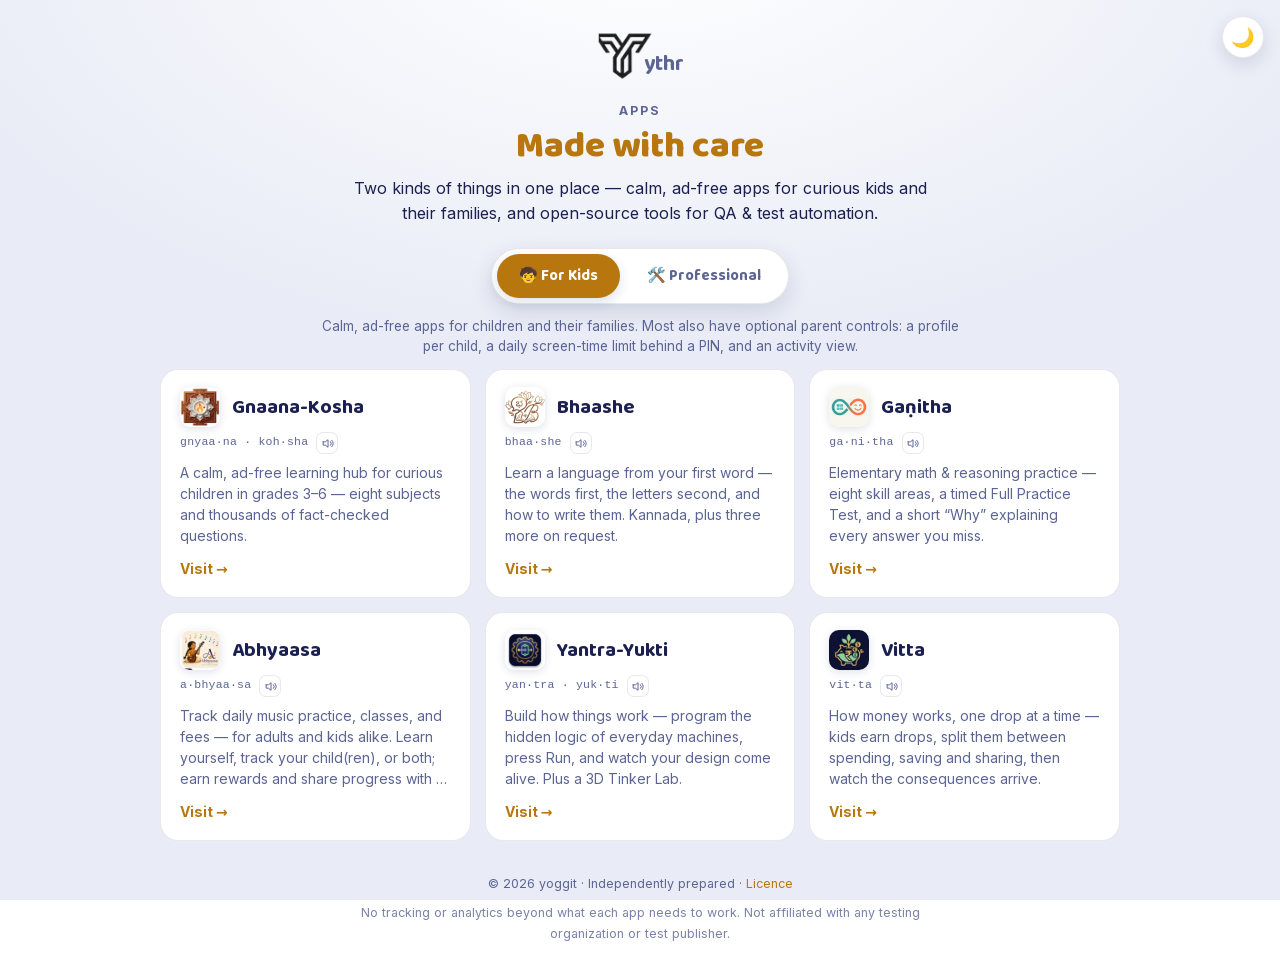
==== index.html @ 3883333c "Abhyaasa card: note adult self-learners (learn yourself, your child, or both) Updates the Abhyaasa a" ====
<!DOCTYPE html>
<html lang="en">
<head>
<meta charset="UTF-8">
<meta name="viewport" content="width=device-width, initial-scale=1, viewport-fit=cover">
<title>ythr — apps for curious kids &amp; for QA</title>
<meta name="description" content="A small collection of apps: calm, ad-free apps for curious kids and their families, and open-source tools for QA &amp; test automation.">
<meta name="theme-color" content="#0B0E2E" media="(prefers-color-scheme: dark)">
<meta name="theme-color" content="#f7f8fc" media="(prefers-color-scheme: light)">
<link rel="icon" type="image/png" href="assets/favicon-onlight.png">
<link rel="icon" type="image/png" media="(prefers-color-scheme: dark)" href="assets/favicon-ondark.png">
<link rel="apple-touch-icon" href="assets/icon-192.png">
<!-- Without a manifest, Android installs this page as a bookmark shortcut: a Chrome-badged icon
     that opens in a browser tab. The manifest plus sw.js is what makes it install as a real app. -->
<link rel="manifest" href="manifest.webmanifest">
<!-- Fonts are served from this origin, not fonts.googleapis.com: a hot-linked face hands a
     child's IP address to a third party on every page load. SIL OFL, see assets/fonts/OFL.txt. -->
<link href="assets/fonts/fonts.css" rel="stylesheet">
<style>
  /* ---- dark (default) ---- */
  :root{
    color-scheme: dark;
    --bg1:#1c2560; --bg2:#0B0E2E;
    --ink:#F5F3ED; --muted:#9FA8D9; --card:#1E2260; --line:rgba(255,255,255,.10);
    --gold:#F2B84B; --on-gold:#241a00;
    --inv-bg:rgba(242,184,75,.12); --inv-bd:rgba(242,184,75,.34); --inv-fg:#f5c86e;
    --trk-bg:rgba(150,170,255,.12); --trk-bd:rgba(150,170,255,.34); --trk-fg:#b9c4ff;
    --oss-bg:rgba(80,205,165,.13); --oss-bd:rgba(80,205,165,.36); --oss-fg:#78e3bd;
    --shadow:rgba(0,0,0,.28);
  }
  /* ---- light values, reused for system-light and toggle-forced-light ---- */
  @media (prefers-color-scheme: light){
    :root:not([data-theme="dark"]){
      color-scheme: light;
      --bg1:#ffffff; --bg2:#e9ecf6;
      --ink:#1b2050; --muted:#5c6494; --card:#ffffff; --line:rgba(20,25,70,.10);
      --gold:#b7770e; --on-gold:#ffffff;
      --inv-bg:rgba(183,119,14,.10); --inv-bd:rgba(183,119,14,.32); --inv-fg:#8a5a00;
      --trk-bg:rgba(60,80,180,.10); --trk-bd:rgba(60,80,180,.30); --trk-fg:#3a4bb0;
      --oss-bg:rgba(15,120,88,.10); --oss-bd:rgba(15,120,88,.30); --oss-fg:#0f7a58;
      --shadow:rgba(30,40,90,.14);
    }
  }
  :root[data-theme="light"]{
    color-scheme: light;
    --bg1:#ffffff; --bg2:#e9ecf6;
    --ink:#1b2050; --muted:#5c6494; --card:#ffffff; --line:rgba(20,25,70,.10);
    --gold:#b7770e; --on-gold:#ffffff;
    --inv-bg:rgba(183,119,14,.10); --inv-bd:rgba(183,119,14,.32); --inv-fg:#8a5a00;
    --trk-bg:rgba(60,80,180,.10); --trk-bd:rgba(60,80,180,.30); --trk-fg:#3a4bb0;
    --oss-bg:rgba(15,120,88,.10); --oss-bd:rgba(15,120,88,.30); --oss-fg:#0f7a58;
    --shadow:rgba(30,40,90,.14);
  }

  *{box-sizing:border-box;}
  body{
    margin:0; font-family:Inter, system-ui, sans-serif; color:var(--ink);
    background:radial-gradient(1100px 620px at 50% -8%, var(--bg1), var(--bg2) 68%);
    background-attachment:fixed; min-height:100vh; line-height:1.55;
    transition:background .25s ease, color .25s ease;
  }
  a{color:var(--gold); text-decoration:none;}
  .wrap{max-width:1000px; margin:0 auto; padding:0 20px;}

  .theme-toggle{
    position:fixed; top:16px; right:16px; z-index:10;
    width:42px; height:42px; border-radius:999px; cursor:pointer;
    display:flex; align-items:center; justify-content:center; font-size:19px; line-height:1;
    background:var(--card); border:1px solid var(--line); color:var(--ink);
    box-shadow:0 6px 18px var(--shadow); transition:transform .12s ease;
  }
  .theme-toggle:hover{transform:scale(1.08);}

  header{text-align:center; padding:26px 20px 6px;}
  .kicker{font-size:12.5px; font-weight:700; letter-spacing:.16em; text-transform:uppercase; color:var(--muted); margin:0 0 8px;}
  h1{font-family:'Baloo 2', sans-serif; font-weight:800; font-size:clamp(28px, 4.6vw, 36px);
    color:var(--gold); line-height:1.05; margin:0;}
  .lead{color:var(--ink); max-width:600px; margin:10px auto 0; font-size:clamp(14px,2vw,16px);}

  /* ythr brand lockup — the Y mark with a small "ythr" tucked at its bottom-right.
     Theme-aware: warm-white mark on the dark hero, near-black on light. */
  .brand{margin:0 0 10px;}
  .lockup{display:inline-flex; align-items:flex-end; gap:0; line-height:0;}
  .hero-logo{display:none; width:min(58px, 18vw); height:auto;}
  .brand-word{font-family:'Baloo 2', sans-serif; font-weight:700; font-size:21px; letter-spacing:.01em;
    color:var(--muted); line-height:1; padding-bottom:9px; margin-left:-10px;}
  .hero-ondark{display:block;}                                   /* default theme is dark */
  @media (prefers-color-scheme: light){
    :root:not([data-theme="dark"]) .hero-ondark{display:none;}
    :root:not([data-theme="dark"]) .hero-onlight{display:block;}
  }
  :root[data-theme="light"] .hero-ondark{display:none;}
  :root[data-theme="light"] .hero-onlight{display:block;}
  :root[data-theme="dark"]  .hero-ondark{display:block;}
  :root[data-theme="dark"]  .hero-onlight{display:none;}

  /* ---- segmented tabs ---- */
  .tabsbar{display:flex; justify-content:center; padding:16px 20px 6px;}
  .tabs{display:inline-flex; gap:5px; background:var(--card); border:1px solid var(--line);
    border-radius:999px; padding:5px; box-shadow:0 8px 22px var(--shadow);}
  .tab{border:0; background:transparent; color:var(--muted); font-family:'Baloo 2', sans-serif;
    font-weight:700; font-size:15px; padding:10px 22px; border-radius:999px; cursor:pointer;
    transition:background .15s ease, color .15s ease;}
  .tab:hover{color:var(--ink);}
  .tab.active{background:var(--gold); color:var(--on-gold); box-shadow:0 4px 12px var(--shadow);}

  .panel{display:none; animation:fade .28s ease;}
  .panel.active{display:block;}
  @keyframes fade{from{opacity:0; transform:translateY(6px);} to{opacity:1; transform:none;}}
  @media (prefers-reduced-motion: reduce){ .panel{animation:none;} }
  .intro{text-align:center; color:var(--muted); max-width:640px; margin:6px auto 2px; font-size:13.5px;}

  /* responsive matrix — auto-fits 2–3 cards per row on wider screens, 1 per row on mobile. */
  .cards{display:grid; grid-template-columns:repeat(auto-fit, minmax(250px, 1fr)); gap:14px; padding:10px 0 6px; align-items:stretch;}
  .app{display:flex; flex-direction:column; background:var(--card); border:1px solid var(--line); border-radius:18px;
    padding:17px 19px; transition:transform .12s ease, border-color .12s ease, box-shadow .12s ease;}
  .app:hover{transform:translateY(-3px); border-color:var(--inv-bd); box-shadow:0 16px 40px var(--shadow);}
  .app-top{display:flex; align-items:center; gap:12px; flex-wrap:wrap;}
  .app-name{font-family:'Baloo 2', sans-serif; font-weight:700; font-size:20px; color:var(--ink); margin:0;}
  .tag{margin-left:auto; font-size:12px; font-weight:700; padding:5px 11px; border-radius:999px; white-space:nowrap;}
  .tag.invite{background:var(--inv-bg); border:1px solid var(--inv-bd); color:var(--inv-fg);}
  .tag.tracker{background:var(--trk-bg); border:1px solid var(--trk-bd); color:var(--trk-fg);}
  .tag.oss{background:var(--oss-bg); border:1px solid var(--oss-bd); color:var(--oss-fg);}
  /* Line-clamped on purpose: one long blurb used to stretch every card in its row (align-items:stretch),
     which is what made 5 apps need a scroll. The copy below is written to fit inside 4 lines at the
     3-column width, so nothing is actually cut today — the clamp is a guard so a future long
     description can't blow the grid open again. Full copy belongs on each app's own landing page. */
  .app-desc{color:var(--muted); margin:8px 0 0; font-size:14px; line-height:1.5;
    display:-webkit-box; -webkit-box-orient:vertical; -webkit-line-clamp:4; overflow:hidden;}
  .app-go{display:inline-block; margin-top:auto; padding-top:12px; color:var(--gold); font-weight:700; font-size:14px;}
  .app-ico{width:40px; height:40px; border-radius:10px; object-fit:cover; flex-shrink:0; box-shadow:0 2px 8px var(--shadow);}
  /* brand logos that carry their own dark background — contain + a matching tile bg keeps the whole
     mark visible with no clipping and no visible letterbox. */
  .app-ico.logo{object-fit:contain; border:1px solid var(--line);}

  footer{text-align:center; color:var(--muted); font-size:12.5px; padding:26px 20px 32px; line-height:1.7;}
  footer .disc{max-width:600px; margin:8px auto 0; opacity:.8;}

  /* Pronunciation under each card's name. Sits OUTSIDE .app-top on purpose: inside that flex row it
     becomes a third item and sits beside short names while wrapping under long ones. No speaker
     here either — the card is an <a>, and a <button> inside a link is invalid and eats the click. */
  .app-say{font-family:ui-monospace,SFMono-Regular,Menlo,monospace; font-size:11.5px;
    color:var(--muted); letter-spacing:.02em; margin:5px 0 0;}
  
  /* STRETCHED LINK. The card is a <div> and .app-go is the only real anchor; its ::after covers the
     whole card so clicking anywhere still opens the app. This exists so the card can also hold a
     speaker button — nesting a <button> inside an <a> is invalid and eats the click. */
  .app{position:relative;}
  .app-go::after{content:""; position:absolute; inset:0; border-radius:18px;}
  .app-pron{position:relative; z-index:1;   /* above the stretched overlay, so it stays clickable */
    display:inline-grid; place-items:center; width:22px; height:22px; padding:0; margin-left:8px;
    vertical-align:-5px; border-radius:7px; border:1px solid var(--line); background:transparent;
    color:var(--muted); cursor:pointer; transition:color .15s, border-color .15s;}
  .app-pron:hover, .app-pron.saying{color:var(--gold); border-color:var(--gold);}
  .app-pron svg{width:13px; height:13px;}
  </style>
</head>
<body>
  <button class="theme-toggle" id="themeToggle" type="button" aria-label="Toggle light or dark theme">☀️</button>

  <header>
    <div class="wrap">
      <div class="brand">
        <span class="lockup" aria-label="ythr">
          <img class="hero-logo hero-ondark" src="assets/ythr-mark-ondark.png" alt="" width="80">
          <img class="hero-logo hero-onlight" src="assets/ythr-mark-onlight.png" alt="" width="80">
          <span class="brand-word">ythr</span>
        </span>
      </div>
      <p class="kicker">Apps</p>
      <h1>Made with care</h1>
      <p class="lead">Two kinds of things in one place — calm, ad-free apps for curious kids and their families, and open-source tools for QA &amp; test automation.</p>
    </div>
  </header>

  <div class="tabsbar">
    <div class="tabs" role="tablist" aria-label="App categories">
      <button class="tab active" id="tab-kids" role="tab" aria-selected="true"  aria-controls="panel-kids" data-tab="kids">🧒 For Kids</button>
      <button class="tab"        id="tab-pro"  role="tab" aria-selected="false" aria-controls="panel-pro"  data-tab="pro">🛠️ Professional</button>
    </div>
  </div>

  <main class="wrap">

    <!-- ── For Kids ── -->
    <section class="panel active" id="panel-kids" role="tabpanel" aria-labelledby="tab-kids">
      <p class="intro">Calm, ad-free apps for children and their families. Most also have optional parent controls: a profile per child, a daily screen-time limit behind a PIN, and an activity view.</p>
      <div class="cards">

        <div class="app" title="A calm, ad-free learning hub for curious children in grades 3–6 — eight subjects and a growing library of thousands of fact-checked questions. A treasure-house of knowledge.">
          <div class="app-top">
            <img class="app-ico" src="assets/gnaana.png" alt="" width="40" height="40">
            <p class="app-name">Gnaana-Kosha</p>
          </div>
          <p class="app-say">gnyaa·na · koh·sha<button class="app-pron" type="button" hidden data-say="gnyaa·na · koh·sha" data-kn="ಜ್ಞಾನ ಕೋಶ" aria-label="Hear how to say Gnaana-Kosha"><svg viewBox="0 0 24 24" fill="none" stroke="currentColor" stroke-width="1.8" stroke-linecap="round" stroke-linejoin="round" aria-hidden="true"><path d="M4 9v6h4l5 4V5L8 9H4z"/><path d="M17.5 8.5a5 5 0 0 1 0 7"/><path d="M20 6a9 9 0 0 1 0 12"/></svg></button></p>
          <p class="app-desc">A calm, ad-free learning hub for curious children in grades 3–6 — eight subjects and thousands of fact-checked questions.</p>
          <a class="app-go" href="https://yoggit.github.io/gnaana-kosha-welcome/">Visit →</a>
        </div>

        <div class="app" title="Learn a language from your first word — the words first, the letters second, and how to write them. Kannada is open to anyone; Telugu, Sanskrit and Tamil on request.">
          <div class="app-top">
            <img class="app-ico" src="assets/bhaashe.png" alt="" width="40" height="40">
            <p class="app-name">Bhaashe</p>
          </div>
          <p class="app-say">bhaa·she<button class="app-pron" type="button" hidden data-say="bhaa·she" data-kn="ಭಾಷೆ" aria-label="Hear how to say Bhaashe"><svg viewBox="0 0 24 24" fill="none" stroke="currentColor" stroke-width="1.8" stroke-linecap="round" stroke-linejoin="round" aria-hidden="true"><path d="M4 9v6h4l5 4V5L8 9H4z"/><path d="M17.5 8.5a5 5 0 0 1 0 7"/><path d="M20 6a9 9 0 0 1 0 12"/></svg></button></p>
          <p class="app-desc">Learn a language from your first word — the words first, the letters second, and how to write them. Kannada, plus three more on request.</p>
          <a class="app-go" href="https://yoggit.github.io/Bhaashe-welcome/">Visit →</a>
        </div>
        <div class="app" title="Elementary math &amp; reasoning practice — eight skill areas, a timed Full Practice Test, and a short “Why” explaining every answer you miss.">
          <div class="app-top">
            <img class="app-ico" src="assets/ganitha.png" alt="" width="40" height="40">
            <p class="app-name">Gaṇitha</p>
          </div>
          <p class="app-say">ga·ni·tha<button class="app-pron" type="button" hidden data-say="ga·ni·tha" data-kn="ಗಣಿತ" aria-label="Hear how to say Gaṇitha"><svg viewBox="0 0 24 24" fill="none" stroke="currentColor" stroke-width="1.8" stroke-linecap="round" stroke-linejoin="round" aria-hidden="true"><path d="M4 9v6h4l5 4V5L8 9H4z"/><path d="M17.5 8.5a5 5 0 0 1 0 7"/><path d="M20 6a9 9 0 0 1 0 12"/></svg></button></p>
          <p class="app-desc">Elementary math &amp; reasoning practice — eight skill areas, a timed Full Practice Test, and a short “Why” explaining every answer you miss.</p>
          <a class="app-go" href="https://yoggit.github.io/ganitha-welcome/">Visit →</a>
        </div>

        <div class="app" title="Track daily music practice, classes, and fees — for adults and kids alike. Learn yourself, track your child(ren), or both; log practice, earn rewards, and share progress with a teacher. Works on any device — a music practice tracker.">
          <div class="app-top">
            <img class="app-ico" src="assets/abhyaasa.png" alt="" width="40" height="40">
            <p class="app-name">Abhyaasa</p>
          </div>
            <p class="app-say">a·bhyaa·sa<button class="app-pron" type="button" hidden data-say="a·bhyaa·sa" data-kn="ಅಭ್ಯಾಸ" aria-label="Hear how to say Abhyaasa"><svg viewBox="0 0 24 24" fill="none" stroke="currentColor" stroke-width="1.8" stroke-linecap="round" stroke-linejoin="round" aria-hidden="true"><path d="M4 9v6h4l5 4V5L8 9H4z"/><path d="M17.5 8.5a5 5 0 0 1 0 7"/><path d="M20 6a9 9 0 0 1 0 12"/></svg></button></p>
          <p class="app-desc">Track daily music practice, classes, and fees — for adults and kids alike. Learn yourself, track your child(ren), or both; earn rewards and share progress with a teacher.</p>
          <a class="app-go" href="https://yoggit.github.io/Abhyaasa/">Visit →</a>
        </div>

        <div class="app" title="Build how things work — program the hidden logic of everyday machines, press Run, and watch your design come alive. Circuits draws electricity as water, then climbs from a lamp that mustn't pop all the way to a machine that adds. And the 3D Tinker Lab lets kids wire real parts, then print a handout and build it for real.">
          <div class="app-top">
            <img class="app-ico" src="assets/yantra-yukti.png" alt="" width="40" height="40">
            <p class="app-name">Yantra-Yukti</p>
          </div>
          <p class="app-say">yan·tra · yuk·ti<button class="app-pron" type="button" hidden data-say="yan·tra · yuk·ti" data-kn="ಯಂತ್ರ ಯುಕ್ತಿ" aria-label="Hear how to say Yantra-Yukti"><svg viewBox="0 0 24 24" fill="none" stroke="currentColor" stroke-width="1.8" stroke-linecap="round" stroke-linejoin="round" aria-hidden="true"><path d="M4 9v6h4l5 4V5L8 9H4z"/><path d="M17.5 8.5a5 5 0 0 1 0 7"/><path d="M20 6a9 9 0 0 1 0 12"/></svg></button></p>
          <p class="app-desc">Build how things work — program the hidden logic of everyday machines, press Run, and watch your design come alive. Plus a 3D Tinker Lab.</p>
          <a class="app-go" href="https://yoggit.github.io/yantra-yukti-welcome/">Visit →</a>
        </div>

        <div class="app" title="How money works, one drop at a time — every lab is a workbench where kids earn drops, split them between spending, saving and sharing, then live the week and watch the consequences arrive. Runs from why money had to be invented all the way to what owning a slice of a business really means. Nothing is ever scored.">
          <div class="app-top">
            <img class="app-ico" src="assets/vitta.png" alt="" width="40" height="40">
            <p class="app-name">Vitta</p>
          </div>
          <p class="app-say">vit·ta<button class="app-pron" type="button" hidden data-say="vit·ta" data-kn="ವಿತ್ತ" aria-label="Hear how to say Vitta"><svg viewBox="0 0 24 24" fill="none" stroke="currentColor" stroke-width="1.8" stroke-linecap="round" stroke-linejoin="round" aria-hidden="true"><path d="M4 9v6h4l5 4V5L8 9H4z"/><path d="M17.5 8.5a5 5 0 0 1 0 7"/><path d="M20 6a9 9 0 0 1 0 12"/></svg></button></p>
          <p class="app-desc">How money works, one drop at a time — kids earn drops, split them between spending, saving and sharing, then watch the consequences arrive.</p>
          <a class="app-go" href="https://yoggit.github.io/Vitta-welcome/">Visit →</a>
        </div>

      </div>
    </section>

    <!-- ── Professional ── -->
    <section class="panel" id="panel-pro" role="tabpanel" aria-labelledby="tab-pro" hidden>
      <p class="intro">Open-source tooling for QA engineers and test-automation teams — free to use, code on GitHub.</p>
      <div class="cards">

        <div class="app" title="An agentic-AI QA pipeline: give it a ticket, get back a passing test suite in under 30 minutes. Turns JIRA / GitHub issues into end-to-end tests across Playwright, Cypress, Selenium, REST Assured and more.">
          <div class="app-top">
            <img class="app-ico logo" src="assets/swayambhu.png" alt="" width="40" height="40" style="background:#1b1b1f">
            <p class="app-name">Swayambhu-QA</p>
            <span class="tag oss">⚙️ Open source</span>
          </div>
            <p class="app-say">swa·yam·bhu · Q · A<button class="app-pron" type="button" hidden data-say="swa·yam·bhu · Q · A" data-kn="ಸ್ವಯಂಭು ಕ್ಯೂ ಏ" aria-label="Hear how to say Swayambhu-QA"><svg viewBox="0 0 24 24" fill="none" stroke="currentColor" stroke-width="1.8" stroke-linecap="round" stroke-linejoin="round" aria-hidden="true"><path d="M4 9v6h4l5 4V5L8 9H4z"/><path d="M17.5 8.5a5 5 0 0 1 0 7"/><path d="M20 6a9 9 0 0 1 0 12"/></svg></button></p>
          <p class="app-desc">An agentic-AI QA pipeline — turns JIRA / GitHub tickets into passing end-to-end tests across Playwright, Cypress, Selenium and more.</p>
          <a class="app-go" href="https://yoggit.github.io/swayambhu-qa/">Explore →</a>
        </div>

        <div class="app" title="A universal test-reporting framework that unifies results from Playwright, Selenium, REST Assured, Robot Framework and Cucumber into one clean, live dashboard — built for QA teams juggling many tools.">
          <div class="app-top">
            <img class="app-ico logo" src="assets/sarva-varadi.png" alt="" width="40" height="40" style="background:#0f1321">
            <p class="app-name">Sarva-Varadi</p>
            <span class="tag oss">⚙️ Open source</span>
          </div>
            <p class="app-say">sar·va · va·ra·di<button class="app-pron" type="button" hidden data-say="sar·va · va·ra·di" data-kn="ಸರ್ವ ವರದಿ" aria-label="Hear how to say Sarva-Varadi"><svg viewBox="0 0 24 24" fill="none" stroke="currentColor" stroke-width="1.8" stroke-linecap="round" stroke-linejoin="round" aria-hidden="true"><path d="M4 9v6h4l5 4V5L8 9H4z"/><path d="M17.5 8.5a5 5 0 0 1 0 7"/><path d="M20 6a9 9 0 0 1 0 12"/></svg></button></p>
          <p class="app-desc">Unifies results from Playwright, Selenium, REST Assured, Robot Framework and Cucumber into one clean, live dashboard.</p>
          <a class="app-go" href="https://yoggit.github.io/sarva-varadi/">View live demo →</a>
        </div>

      </div>
    </section>

  </main>

  <footer>
    <div class="wrap">
      <div>© <span id="yr">2026</span> yoggit · Independently prepared · <a href="license.html">Licence</a></div>
      <div class="disc">No tracking or analytics beyond what each app needs to work. Not affiliated with any testing organization or test publisher.</div>
    </div>
  </footer>

  <script>
    document.getElementById('yr').textContent = new Date().getFullYear();

    // ---- category tabs (For Kids / Professional) ----
    (function(){
      var tabs = document.querySelectorAll('.tab');
      var panels = { kids: document.getElementById('panel-kids'), pro: document.getElementById('panel-pro') };
      function select(which){
        tabs.forEach(function(t){
          var on = t.dataset.tab === which;
          t.classList.toggle('active', on);
          t.setAttribute('aria-selected', on ? 'true' : 'false');
        });
        Object.keys(panels).forEach(function(k){
          var on = k === which;
          panels[k].classList.toggle('active', on);
          if (on) panels[k].removeAttribute('hidden'); else panels[k].setAttribute('hidden', '');
        });
        if (history.replaceState) history.replaceState(null, '', which === 'pro' ? '#professional' : '#kids');
      }
      tabs.forEach(function(t){ t.addEventListener('click', function(){ select(t.dataset.tab); }); });
      // Deep-link: #professional opens the Professional tab.
      if ((location.hash || '').toLowerCase().indexOf('pro') !== -1) select('pro');
    })();

    // ---- light / dark theme toggle ----
    (function(){
      var root = document.documentElement, KEY = 'apps-theme';
      var btn = document.getElementById('themeToggle');
      var mq = window.matchMedia('(prefers-color-scheme: light)');
      function current(){ return root.getAttribute('data-theme') || (mq.matches ? 'light' : 'dark'); }
      function paintIcon(){ btn.textContent = current() === 'light' ? '🌙' : '☀️'; }
      var saved = localStorage.getItem(KEY);
      if (saved === 'light' || saved === 'dark') root.setAttribute('data-theme', saved);
      paintIcon();
      btn.addEventListener('click', function(){
        var next = current() === 'light' ? 'dark' : 'light';
        root.setAttribute('data-theme', next);
        localStorage.setItem(KEY, next);
        paintIcon();
      });
      mq.addEventListener('change', function(){ if (!localStorage.getItem(KEY)) paintIcon(); });
    })();
  </script>
<script>
  /* Card speakers. Same policy as the apps and the landing pages: a Kannada voice reading the
     Kannada script, or Indian English reading the respelling, or NO BUTTON — a US/UK voice
     anglicises the vowels and teaches the exact mispronunciation the line exists to correct. */
  (function(){
    var btns = document.querySelectorAll(".app-pron");
    if(!btns.length || !window.speechSynthesis) return;
    function pick(){
      var v = speechSynthesis.getVoices() || [];
      for(var i=0;i<v.length;i++) if(v[i].lang && v[i].lang.indexOf("kn") === 0) return {v:v[i], kn:true};
      for(var j=0;j<v.length;j++) if(v[j].lang === "en-IN" || v[j].lang === "en_IN") return {v:v[j], kn:false};
      return null;
    }
    function sync(){ var ok = !!pick(); btns.forEach(function(b){ b.hidden = !ok; }); }
    sync();
    speechSynthesis.addEventListener && speechSynthesis.addEventListener("voiceschanged", sync);
    btns.forEach(function(b){
      b.addEventListener("click", function(e){
        e.preventDefault(); e.stopPropagation();      /* never follow the card's link */
        var got = pick(); if(!got) return;
        speechSynthesis.cancel();
        btns.forEach(function(x){ x.classList.remove("saying"); });
        b.classList.add("saying");
        /* ONE VOICE, ONE UTTERANCE — never a handover. Splitting the name across two voices
           (Kannada word in one, "Q A" in another) meant a female voice handed off to a male one
           mid-name, which sounds broken however correct each half is. The Web Speech API exposes no
           gender field, so "the same voice throughout" is the guarantee that can actually be made.
           A trailing initialism rides along in the same breath. */
        /* data-kn carries the ENTIRE spoken form in Kannada script, initialisms included — a
           Kannada voice given Latin letters says gibberish. English voices get the respelling,
           which already spells the letters out. */
        var text = got.kn ? b.dataset.kn : b.dataset.say.replace(/·/g, " ");
        var u = new SpeechSynthesisUtterance(text);
        u.voice = got.v; u.lang = got.v.lang; u.rate = 0.85;
        u.onend = u.onerror = function(){ b.classList.remove("saying"); };
        speechSynthesis.speak(u);
      });
    });
  })();
</script>

<!-- Registered after load so it never competes with the page's own first paint. Its scope is the
     directory this file sits in (/apps/), which is all this site owns on the shared origin — the
     landing pages are siblings and must not be caught by it. -->
<script>
  if ("serviceWorker" in navigator) {
    addEventListener("load", function () {
      navigator.serviceWorker.register("sw.js").catch(function () {});
    });
  }
</script>
</body>
</html>
---- assets/fonts/fonts.css ----
/* Self-hosted Google Fonts — Baloo 2 and Inter, both SIL Open Font License 1.1.
   Hosted here rather than linked from fonts.googleapis.com so that opening the app makes NO
   third-party request: a hot-linked face hands a child's IP address and user agent to a
   third party on every page load, which is a disclosure this app should not have to make.
   The OFL permits redistribution provided its text travels with the files — see OFL.txt.

   Both families are variable fonts, so one file serves every weight in its subset. */

/* Baloo 2 · latin-ext */
@font-face {
  font-family: 'Baloo 2';
  font-style: normal;
  font-weight: 500 800;
  font-display: swap;
  src: url(./baloo2-latin-ext.woff2) format('woff2');
  unicode-range: U+0100-02BA, U+02BD-02C5, U+02C7-02CC, U+02CE-02D7, U+02DD-02FF, U+0304, U+0308, U+0329, U+1D00-1DBF, U+1E00-1E9F, U+1EF2-1EFF, U+2020, U+20A0-20AB, U+20AD-20C0, U+2113, U+2C60-2C7F, U+A720-A7FF;
}

/* Baloo 2 · latin */
@font-face {
  font-family: 'Baloo 2';
  font-style: normal;
  font-weight: 500 800;
  font-display: swap;
  src: url(./baloo2-latin.woff2) format('woff2');
  unicode-range: U+0000-00FF, U+0131, U+0152-0153, U+02BB-02BC, U+02C6, U+02DA, U+02DC, U+0304, U+0308, U+0329, U+2000-206F, U+20AC, U+2122, U+2191, U+2193, U+2212, U+2215, U+FEFF, U+FFFD;
}

/* Inter · latin-ext */
@font-face {
  font-family: 'Inter';
  font-style: normal;
  font-weight: 400 700;
  font-display: swap;
  src: url(./inter-latin-ext.woff2) format('woff2');
  unicode-range: U+0100-02BA, U+02BD-02C5, U+02C7-02CC, U+02CE-02D7, U+02DD-02FF, U+0304, U+0308, U+0329, U+1D00-1DBF, U+1E00-1E9F, U+1EF2-1EFF, U+2020, U+20A0-20AB, U+20AD-20C0, U+2113, U+2C60-2C7F, U+A720-A7FF;
}

/* Inter · latin */
@font-face {
  font-family: 'Inter';
  font-style: normal;
  font-weight: 400 700;
  font-display: swap;
  src: url(./inter-latin.woff2) format('woff2');
  unicode-range: U+0000-00FF, U+0131, U+0152-0153, U+02BB-02BC, U+02C6, U+02DA, U+02DC, U+0304, U+0308, U+0329, U+2000-206F, U+20AC, U+2122, U+2191, U+2193, U+2212, U+2215, U+FEFF, U+FFFD;
}
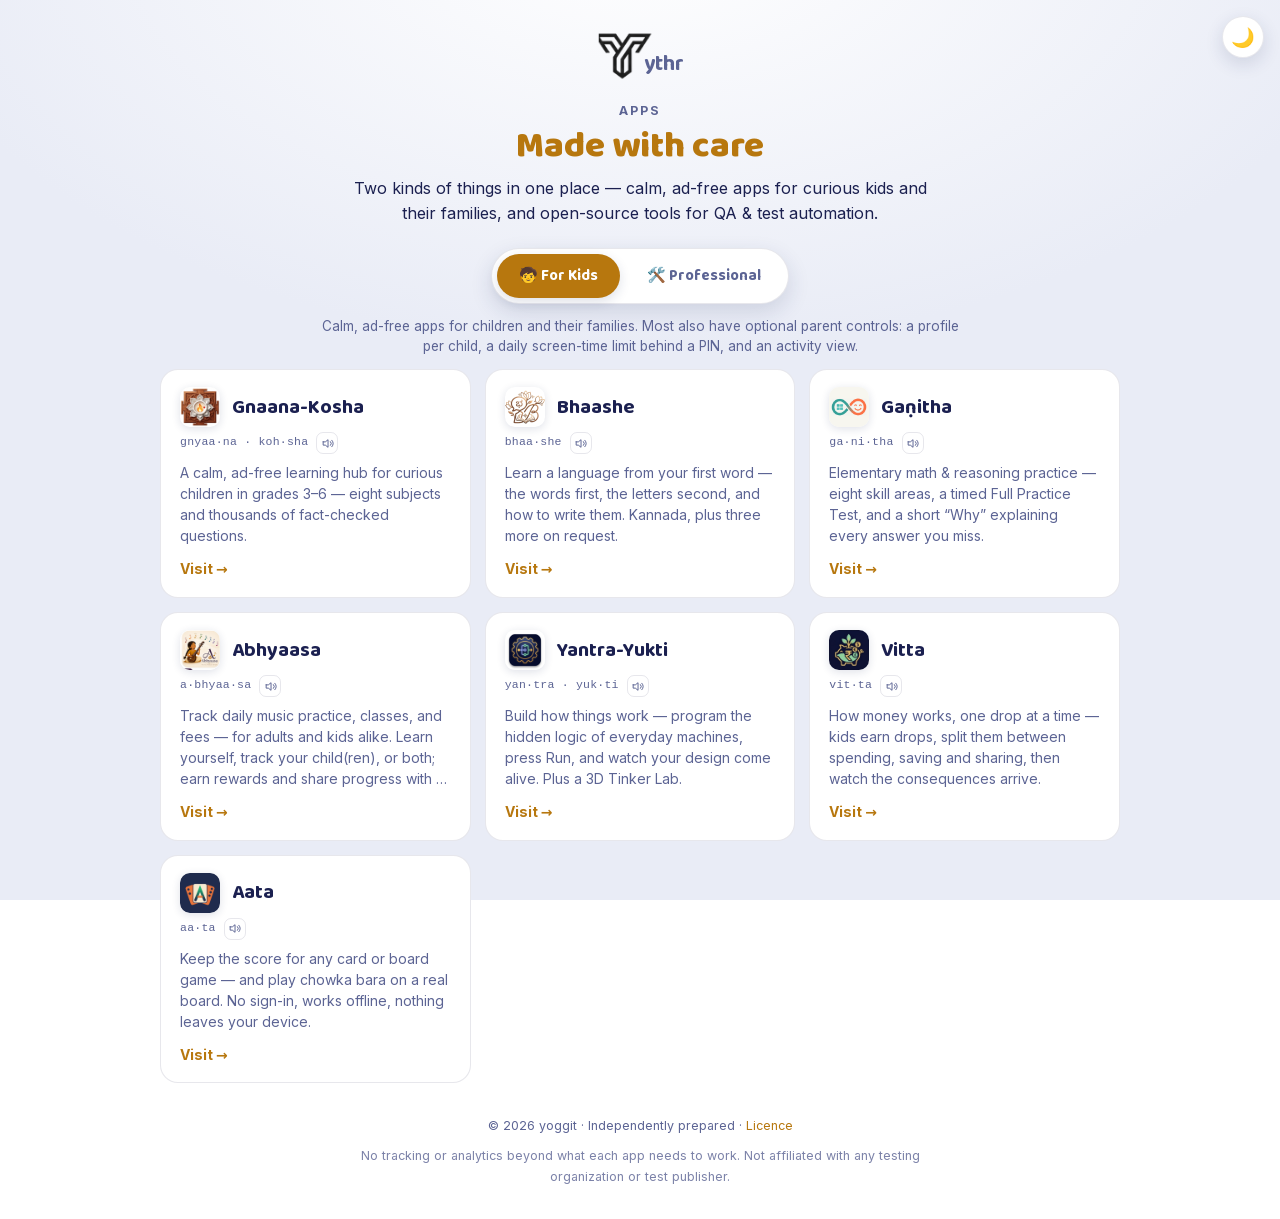
==== commit 0a59ccf2: "Add Aata to the hub" ====
--- a/index.html
+++ b/index.html
@@ -244,6 +244,16 @@
           <p class="app-say">vit·ta<button class="app-pron" type="button" hidden data-say="vit·ta" data-kn="ವಿತ್ತ" aria-label="Hear how to say Vitta"><svg viewBox="0 0 24 24" fill="none" stroke="currentColor" stroke-width="1.8" stroke-linecap="round" stroke-linejoin="round" aria-hidden="true"><path d="M4 9v6h4l5 4V5L8 9H4z"/><path d="M17.5 8.5a5 5 0 0 1 0 7"/><path d="M20 6a9 9 0 0 1 0 12"/></svg></button></p>
           <p class="app-desc">How money works, one drop at a time — kids earn drops, split them between spending, saving and sharing, then watch the consequences arrive.</p>
           <a class="app-go" href="https://yoggit.github.io/Vitta-welcome/">Visit →</a>
+        </div>
+
+        <div class="app" title="Keep the score for any card or board game — players across, rounds down, totals as you type, and it works out who won. It also plays chowka bara (ashta chamma) on a 5×5 or 7×7 board. No sign-in, works offline, and the game never leaves your device.">
+          <div class="app-top">
+            <img class="app-ico" src="assets/aata.png" alt="" width="40" height="40">
+            <p class="app-name">Aata</p>
+          </div>
+          <p class="app-say">aa·ta<button class="app-pron" type="button" hidden data-say="aa·ta" data-kn="ಆಟ" aria-label="Hear how to say Aata"><svg viewBox="0 0 24 24" fill="none" stroke="currentColor" stroke-width="1.8" stroke-linecap="round" stroke-linejoin="round" aria-hidden="true"><path d="M4 9v6h4l5 4V5L8 9H4z"/><path d="M17.5 8.5a5 5 0 0 1 0 7"/><path d="M20 6a9 9 0 0 1 0 12"/></svg></button></p>
+          <p class="app-desc">Keep the score for any card or board game — and play chowka bara on a real board. No sign-in, works offline, nothing leaves your device.</p>
+          <a class="app-go" href="https://yoggit.github.io/aata-welcome/">Visit →</a>
         </div>
 
       </div>
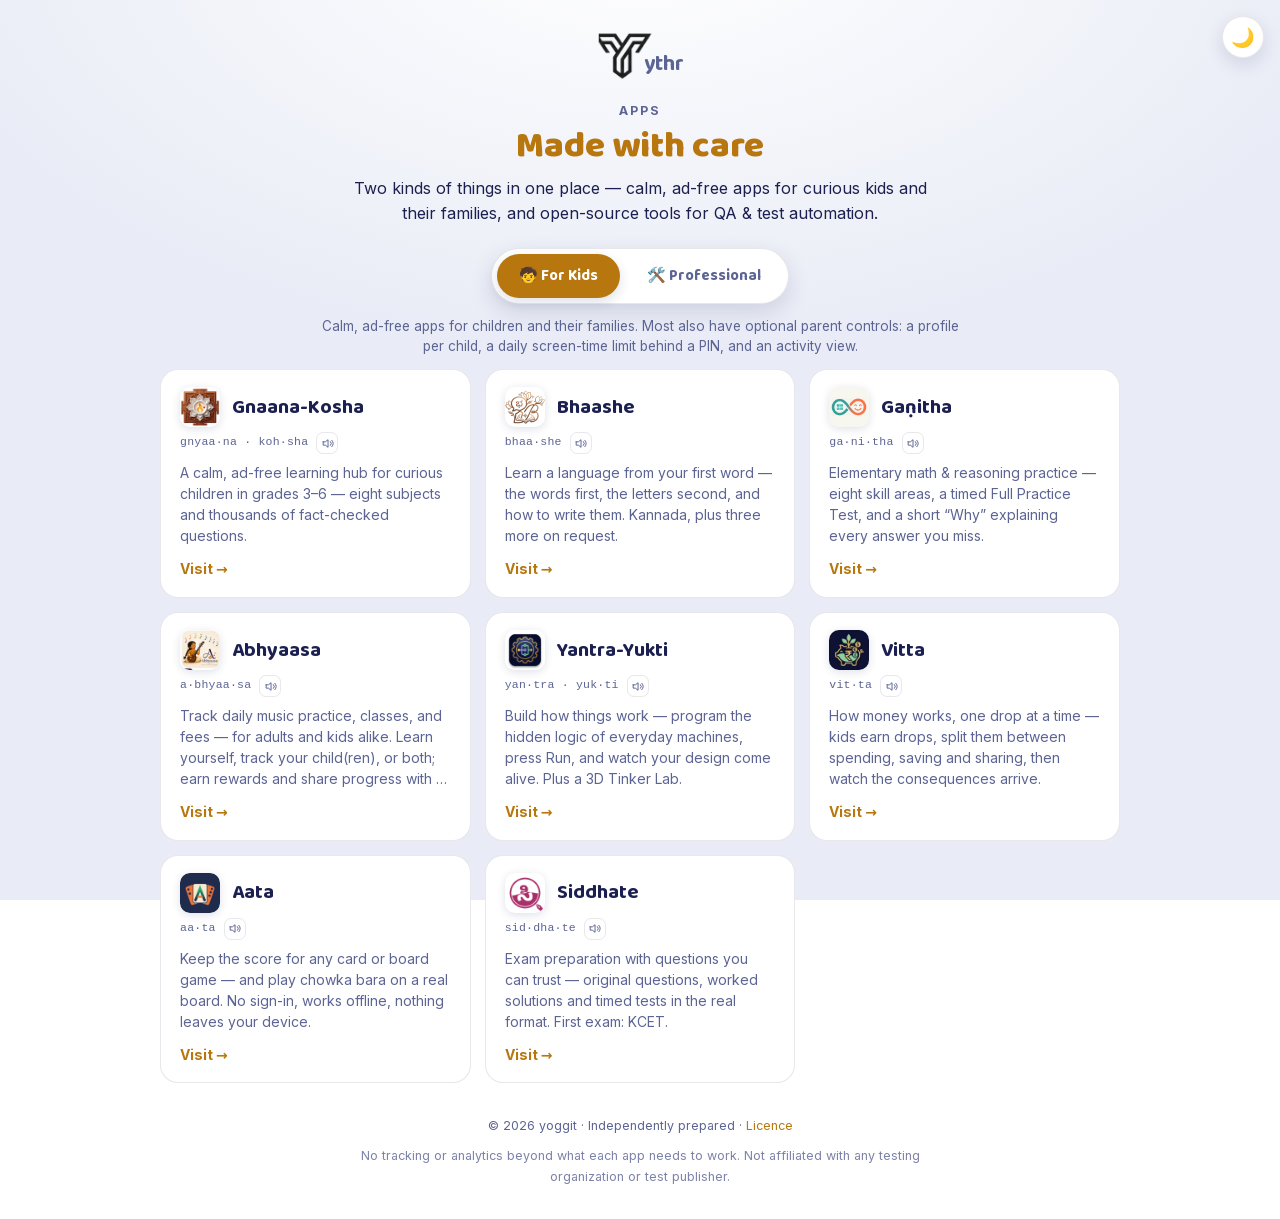
==== commit a88d1b40: "Add Siddhate to the kids & family apps Siddhate (ಸಿದ್ಧತೆ) is exam preparation with questions written" ====
--- a/index.html
+++ b/index.html
@@ -254,6 +254,16 @@
           <p class="app-say">aa·ta<button class="app-pron" type="button" hidden data-say="aa·ta" data-kn="ಆಟ" aria-label="Hear how to say Aata"><svg viewBox="0 0 24 24" fill="none" stroke="currentColor" stroke-width="1.8" stroke-linecap="round" stroke-linejoin="round" aria-hidden="true"><path d="M4 9v6h4l5 4V5L8 9H4z"/><path d="M17.5 8.5a5 5 0 0 1 0 7"/><path d="M20 6a9 9 0 0 1 0 12"/></svg></button></p>
           <p class="app-desc">Keep the score for any card or board game — and play chowka bara on a real board. No sign-in, works offline, nothing leaves your device.</p>
           <a class="app-go" href="https://yoggit.github.io/aata-welcome/">Visit →</a>
+        </div>
+
+        <div class="app" title="Exam preparation with questions you can trust — every question written from the PUC textbooks to the pattern of the real paper, then checked by five independent reviewers before any student sees it. Step-by-step solutions, a shortcut for the exam hall, timed tests in the real format, and a read-only parent view. First exam: KCET.">
+          <div class="app-top">
+            <img class="app-ico" src="assets/siddhate.png" alt="" width="40" height="40">
+            <p class="app-name">Siddhate</p>
+          </div>
+          <p class="app-say">sid·dha·te<button class="app-pron" type="button" hidden data-say="sid·dha·te" data-kn="ಸಿದ್ಧತೆ" aria-label="Hear how to say Siddhate"><svg viewBox="0 0 24 24" fill="none" stroke="currentColor" stroke-width="1.8" stroke-linecap="round" stroke-linejoin="round" aria-hidden="true"><path d="M4 9v6h4l5 4V5L8 9H4z"/><path d="M17.5 8.5a5 5 0 0 1 0 7"/><path d="M20 6a9 9 0 0 1 0 12"/></svg></button></p>
+          <p class="app-desc">Exam preparation with questions you can trust — original questions, worked solutions and timed tests in the real format. First exam: KCET.</p>
+          <a class="app-go" href="https://yoggit.github.io/siddhate-welcome/">Visit →</a>
         </div>
 
       </div>
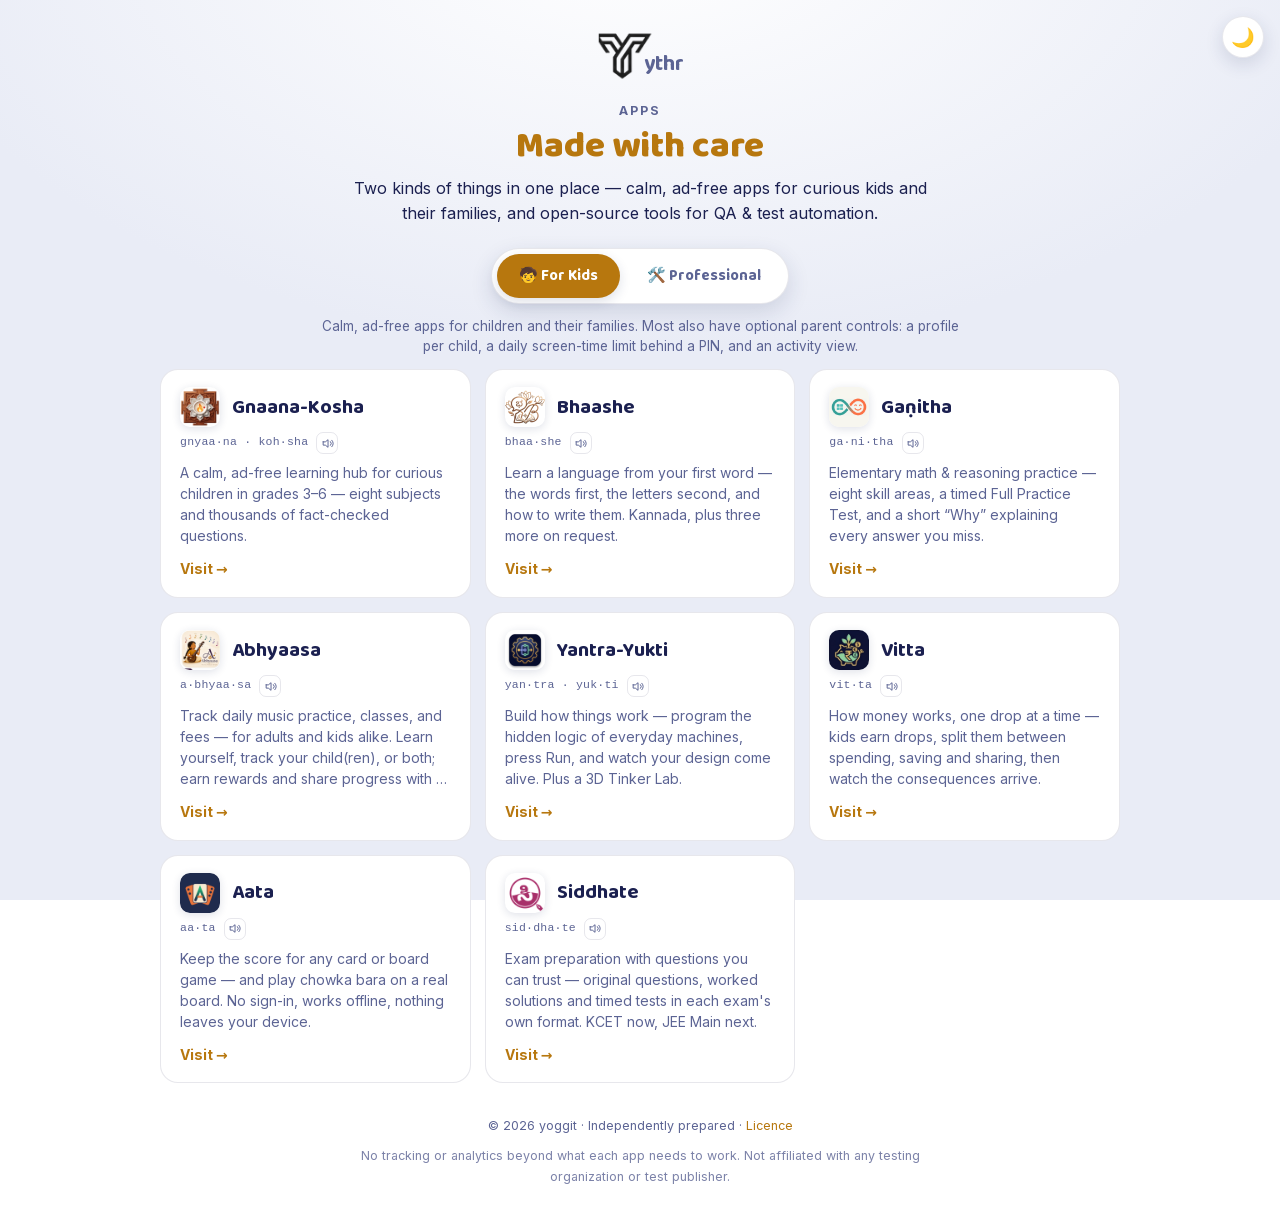
==== commit 6338c00e: "Siddhate: two exams, not just KCET The card said "First exam: KCET". Siddhate's second exam card, JE" ====
--- a/index.html
+++ b/index.html
@@ -256,13 +256,13 @@
           <a class="app-go" href="https://yoggit.github.io/aata-welcome/">Visit →</a>
         </div>
 
-        <div class="app" title="Exam preparation with questions you can trust — every question written from the PUC textbooks to the pattern of the real paper, then checked by five independent reviewers before any student sees it. Step-by-step solutions, a shortcut for the exam hall, timed tests in the real format, and a read-only parent view. First exam: KCET.">
+        <div class="app" title="Exam preparation with questions you can trust — every question written from the prescribed textbooks to the pattern of the real paper, then checked by five independent reviewers before any student sees it. Step-by-step solutions, a shortcut for the exam hall, timed tests in each exam's own format, and a read-only parent view. KCET is open; JEE Main is in preparation.">
           <div class="app-top">
             <img class="app-ico" src="assets/siddhate.png" alt="" width="40" height="40">
             <p class="app-name">Siddhate</p>
           </div>
           <p class="app-say">sid·dha·te<button class="app-pron" type="button" hidden data-say="sid·dha·te" data-kn="ಸಿದ್ಧತೆ" aria-label="Hear how to say Siddhate"><svg viewBox="0 0 24 24" fill="none" stroke="currentColor" stroke-width="1.8" stroke-linecap="round" stroke-linejoin="round" aria-hidden="true"><path d="M4 9v6h4l5 4V5L8 9H4z"/><path d="M17.5 8.5a5 5 0 0 1 0 7"/><path d="M20 6a9 9 0 0 1 0 12"/></svg></button></p>
-          <p class="app-desc">Exam preparation with questions you can trust — original questions, worked solutions and timed tests in the real format. First exam: KCET.</p>
+          <p class="app-desc">Exam preparation with questions you can trust — original questions, worked solutions and timed tests in each exam's own format. KCET now, JEE Main next.</p>
           <a class="app-go" href="https://yoggit.github.io/siddhate-welcome/">Visit →</a>
         </div>
 
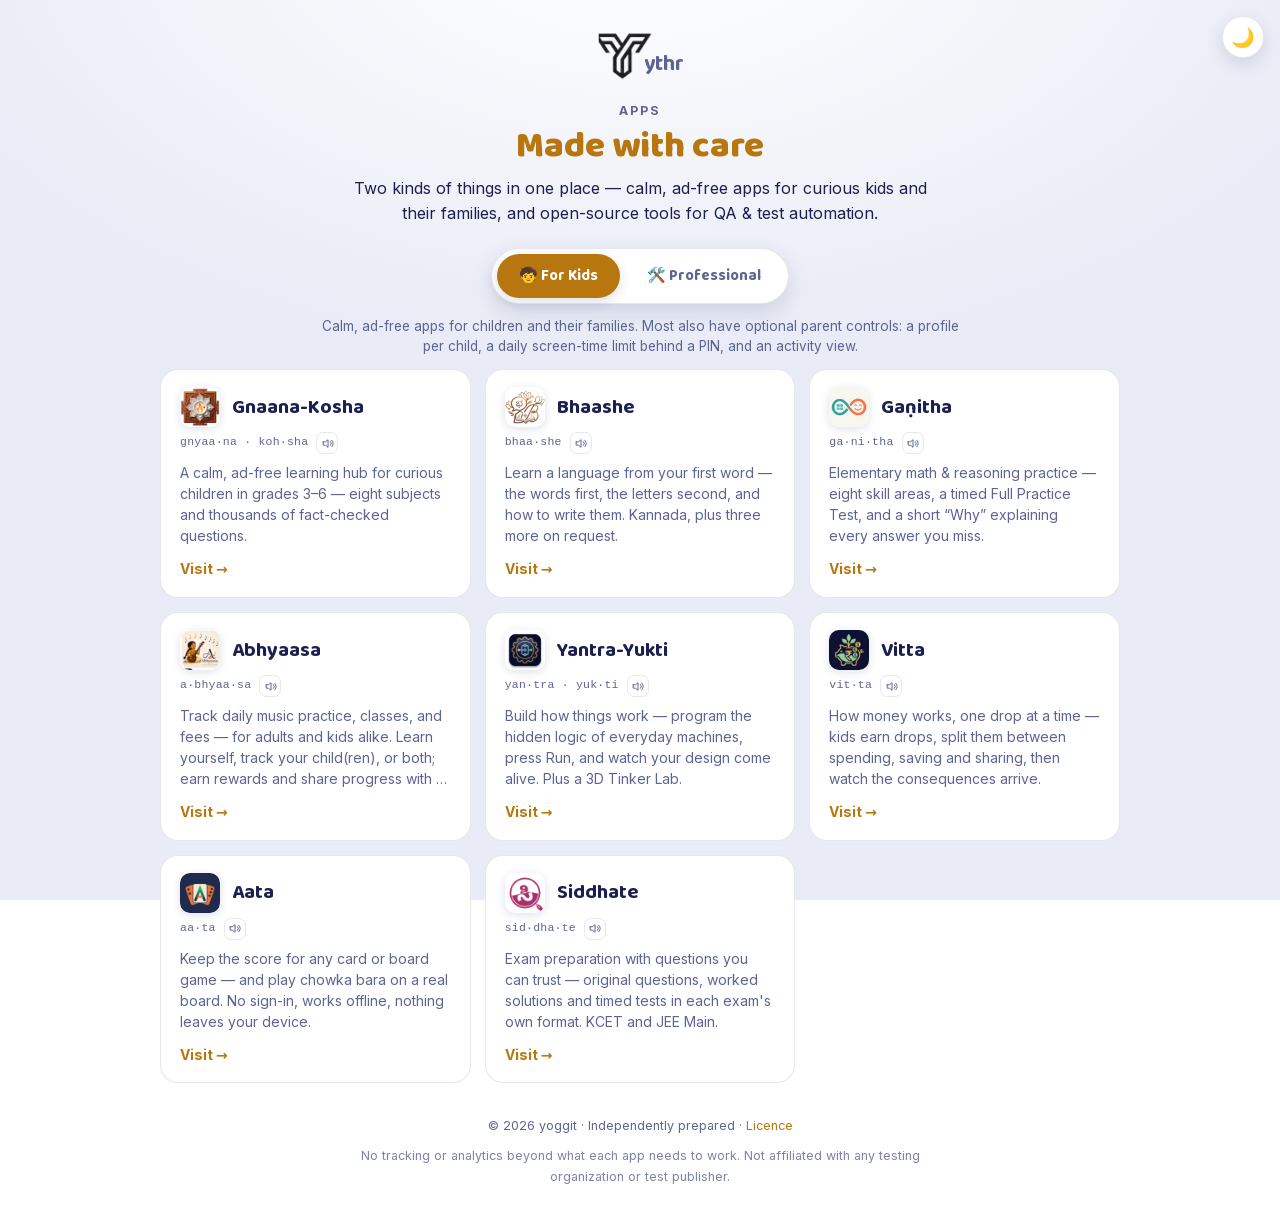
==== commit a060c40f: "Siddhate: both exams are open JEE Main shipped its first chapters, so the card no longer says it is " ====
--- a/index.html
+++ b/index.html
@@ -256,13 +256,13 @@
           <a class="app-go" href="https://yoggit.github.io/aata-welcome/">Visit →</a>
         </div>
 
-        <div class="app" title="Exam preparation with questions you can trust — every question written from the prescribed textbooks to the pattern of the real paper, then checked by five independent reviewers before any student sees it. Step-by-step solutions, a shortcut for the exam hall, timed tests in each exam's own format, and a read-only parent view. KCET is open; JEE Main is in preparation.">
+        <div class="app" title="Exam preparation with questions you can trust — every question written from the prescribed textbooks to the pattern of the real paper, then checked by five independent reviewers before any student sees it. Step-by-step solutions, a shortcut for the exam hall, timed tests in each exam's own format, and a read-only parent view. Two exams are open: KCET and JEE Main.">
           <div class="app-top">
             <img class="app-ico" src="assets/siddhate.png" alt="" width="40" height="40">
             <p class="app-name">Siddhate</p>
           </div>
           <p class="app-say">sid·dha·te<button class="app-pron" type="button" hidden data-say="sid·dha·te" data-kn="ಸಿದ್ಧತೆ" aria-label="Hear how to say Siddhate"><svg viewBox="0 0 24 24" fill="none" stroke="currentColor" stroke-width="1.8" stroke-linecap="round" stroke-linejoin="round" aria-hidden="true"><path d="M4 9v6h4l5 4V5L8 9H4z"/><path d="M17.5 8.5a5 5 0 0 1 0 7"/><path d="M20 6a9 9 0 0 1 0 12"/></svg></button></p>
-          <p class="app-desc">Exam preparation with questions you can trust — original questions, worked solutions and timed tests in each exam's own format. KCET now, JEE Main next.</p>
+          <p class="app-desc">Exam preparation with questions you can trust — original questions, worked solutions and timed tests in each exam's own format. KCET and JEE Main.</p>
           <a class="app-go" href="https://yoggit.github.io/siddhate-welcome/">Visit →</a>
         </div>
 
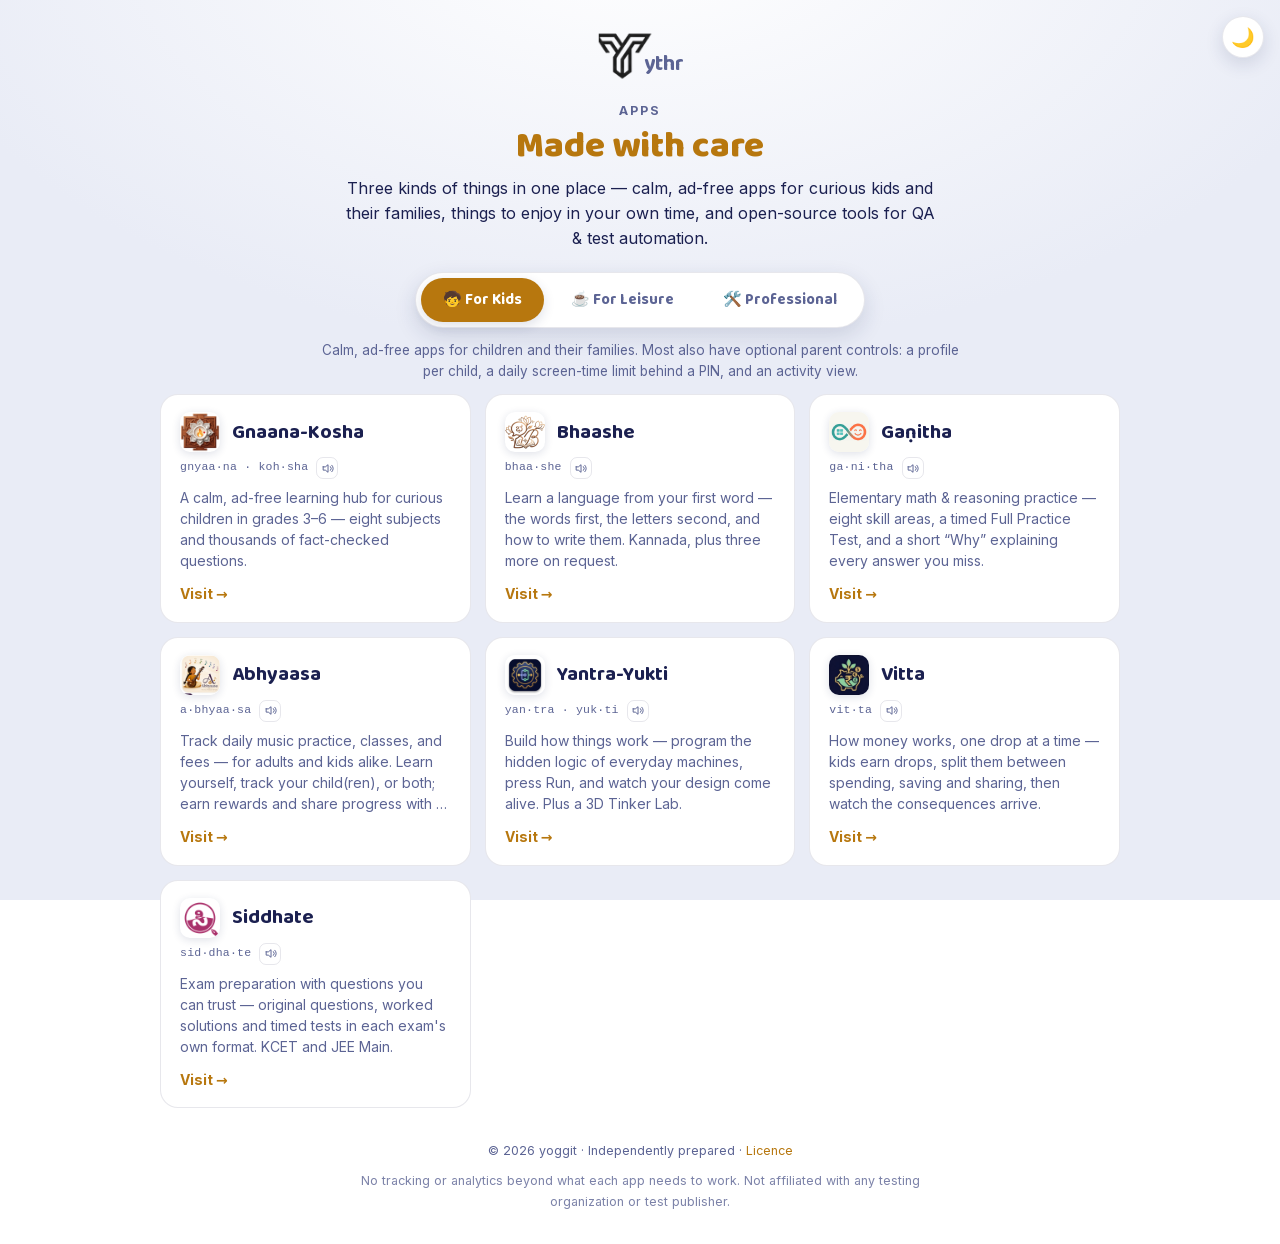
==== commit df35c23b: "For Leisure: a third tab for Aata (moved from For Kids) and ManahShaayi Tabs keep their labels on on" ====
--- a/index.html
+++ b/index.html
@@ -103,6 +103,10 @@
     transition:background .15s ease, color .15s ease;}
   .tab:hover{color:var(--ink);}
   .tab.active{background:var(--gold); color:var(--on-gold); box-shadow:0 4px 12px var(--shadow);}
+  /* Three tabs on a phone: each label stays on one line (a label broken over two reads as two tabs). */
+  .tab{white-space:nowrap;}
+  @media (max-width:520px){ .tabsbar{padding:14px 12px 6px;} .tabs{gap:2px; padding:4px;} .tab{font-size:14px; padding:9px 12px;} }
+  @media (max-width:360px){ .tab{font-size:13px; padding:8px 9px;} }
 
   .panel{display:none; animation:fade .28s ease;}
   .panel.active{display:block;}
@@ -169,13 +173,14 @@
       </div>
       <p class="kicker">Apps</p>
       <h1>Made with care</h1>
-      <p class="lead">Two kinds of things in one place — calm, ad-free apps for curious kids and their families, and open-source tools for QA &amp; test automation.</p>
+      <p class="lead">Three kinds of things in one place — calm, ad-free apps for curious kids and their families, things to enjoy in your own time, and open-source tools for QA &amp; test automation.</p>
     </div>
   </header>
 
   <div class="tabsbar">
     <div class="tabs" role="tablist" aria-label="App categories">
       <button class="tab active" id="tab-kids" role="tab" aria-selected="true"  aria-controls="panel-kids" data-tab="kids">🧒 For Kids</button>
+      <button class="tab"        id="tab-leisure" role="tab" aria-selected="false" aria-controls="panel-leisure" data-tab="leisure">☕ For Leisure</button>
       <button class="tab"        id="tab-pro"  role="tab" aria-selected="false" aria-controls="panel-pro"  data-tab="pro">🛠️ Professional</button>
     </div>
   </div>
@@ -246,6 +251,24 @@
           <a class="app-go" href="https://yoggit.github.io/Vitta-welcome/">Visit →</a>
         </div>
 
+        <div class="app" title="Exam preparation with questions you can trust — every question written from the prescribed textbooks to the pattern of the real paper, then checked by five independent reviewers before any student sees it. Step-by-step solutions, a shortcut for the exam hall, timed tests in each exam's own format, and a read-only parent view. Two exams are open: KCET and JEE Main.">
+          <div class="app-top">
+            <img class="app-ico" src="assets/siddhate.png" alt="" width="40" height="40">
+            <p class="app-name">Siddhate</p>
+          </div>
+          <p class="app-say">sid·dha·te<button class="app-pron" type="button" hidden data-say="sid·dha·te" data-kn="ಸಿದ್ಧತೆ" aria-label="Hear how to say Siddhate"><svg viewBox="0 0 24 24" fill="none" stroke="currentColor" stroke-width="1.8" stroke-linecap="round" stroke-linejoin="round" aria-hidden="true"><path d="M4 9v6h4l5 4V5L8 9H4z"/><path d="M17.5 8.5a5 5 0 0 1 0 7"/><path d="M20 6a9 9 0 0 1 0 12"/></svg></button></p>
+          <p class="app-desc">Exam preparation with questions you can trust — original questions, worked solutions and timed tests in each exam's own format. KCET and JEE Main.</p>
+          <a class="app-go" href="https://yoggit.github.io/siddhate-welcome/">Visit →</a>
+        </div>
+
+      </div>
+    </section>
+
+    <!-- ── For Leisure ── -->
+    <section class="panel" id="panel-leisure" role="tabpanel" aria-labelledby="tab-leisure" hidden>
+      <p class="intro">Things to enjoy in your own time — a game for the family table, and Kannada poems, songs and stories.</p>
+      <div class="cards">
+
         <div class="app" title="Keep the score for any card or board game — players across, rounds down, totals as you type, and it works out who won. It also plays chowka bara (ashta chamma) on a 5×5 or 7×7 board. No sign-in, works offline, and the game never leaves your device.">
           <div class="app-top">
             <img class="app-ico" src="assets/aata.png" alt="" width="40" height="40">
@@ -256,14 +279,13 @@
           <a class="app-go" href="https://yoggit.github.io/aata-welcome/">Visit →</a>
         </div>
 
-        <div class="app" title="Exam preparation with questions you can trust — every question written from the prescribed textbooks to the pattern of the real paper, then checked by five independent reviewers before any student sees it. Step-by-step solutions, a shortcut for the exam hall, timed tests in each exam's own format, and a read-only parent view. Two exams are open: KCET and JEE Main.">
-          <div class="app-top">
-            <img class="app-ico" src="assets/siddhate.png" alt="" width="40" height="40">
-            <p class="app-name">Siddhate</p>
-          </div>
-          <p class="app-say">sid·dha·te<button class="app-pron" type="button" hidden data-say="sid·dha·te" data-kn="ಸಿದ್ಧತೆ" aria-label="Hear how to say Siddhate"><svg viewBox="0 0 24 24" fill="none" stroke="currentColor" stroke-width="1.8" stroke-linecap="round" stroke-linejoin="round" aria-hidden="true"><path d="M4 9v6h4l5 4V5L8 9H4z"/><path d="M17.5 8.5a5 5 0 0 1 0 7"/><path d="M20 6a9 9 0 0 1 0 12"/></svg></button></p>
-          <p class="app-desc">Exam preparation with questions you can trust — original questions, worked solutions and timed tests in each exam's own format. KCET and JEE Main.</p>
-          <a class="app-go" href="https://yoggit.github.io/siddhate-welcome/">Visit →</a>
+        <div class="app" title="Kannada poems, short verses (ಹನಿಗವನಗಳು), songs written for film tunes and short stories by ManahShaayi — ಭಾವನೆಗಳ ಅಂಗಳದಲಿ ಪದಗಳ ಓಡಾಟ. Browse it the Blogspot way, year by year, or section by section. Sign in with Google to read.">
+          <div class="app-top">
+            <img class="app-ico" src="assets/manahshaayi.png" alt="" width="40" height="40">
+            <p class="app-name">ManahShaayi</p>
+          </div>
+          <p class="app-desc">Kannada poems, short verses, songs written for film tunes, and short stories — ಭಾವನೆಗಳ ಅಂಗಳದಲಿ ಪದಗಳ ಓಡಾಟ. Sign in with Google to read.</p>
+          <a class="app-go" href="https://manahshaayi.web.app/">Read →</a>
         </div>
 
       </div>
@@ -311,10 +333,11 @@
   <script>
     document.getElementById('yr').textContent = new Date().getFullYear();
 
-    // ---- category tabs (For Kids / Professional) ----
+    // ---- category tabs (For Kids / For Leisure / Professional) ----
     (function(){
       var tabs = document.querySelectorAll('.tab');
-      var panels = { kids: document.getElementById('panel-kids'), pro: document.getElementById('panel-pro') };
+      var panels = { kids: document.getElementById('panel-kids'), leisure: document.getElementById('panel-leisure'), pro: document.getElementById('panel-pro') };
+      var HASH = { kids: '#kids', leisure: '#leisure', pro: '#professional' };
       function select(which){
         tabs.forEach(function(t){
           var on = t.dataset.tab === which;
@@ -326,11 +349,13 @@
           panels[k].classList.toggle('active', on);
           if (on) panels[k].removeAttribute('hidden'); else panels[k].setAttribute('hidden', '');
         });
-        if (history.replaceState) history.replaceState(null, '', which === 'pro' ? '#professional' : '#kids');
+        if (history.replaceState) history.replaceState(null, '', HASH[which]);
       }
       tabs.forEach(function(t){ t.addEventListener('click', function(){ select(t.dataset.tab); }); });
-      // Deep-link: #professional opens the Professional tab.
-      if ((location.hash || '').toLowerCase().indexOf('pro') !== -1) select('pro');
+      // Deep-links: #leisure and #professional open those tabs.
+      var h = (location.hash || '').toLowerCase();
+      if (h.indexOf('leisure') !== -1) select('leisure');
+      else if (h.indexOf('pro') !== -1) select('pro');
     })();
 
     // ---- light / dark theme toggle ----
